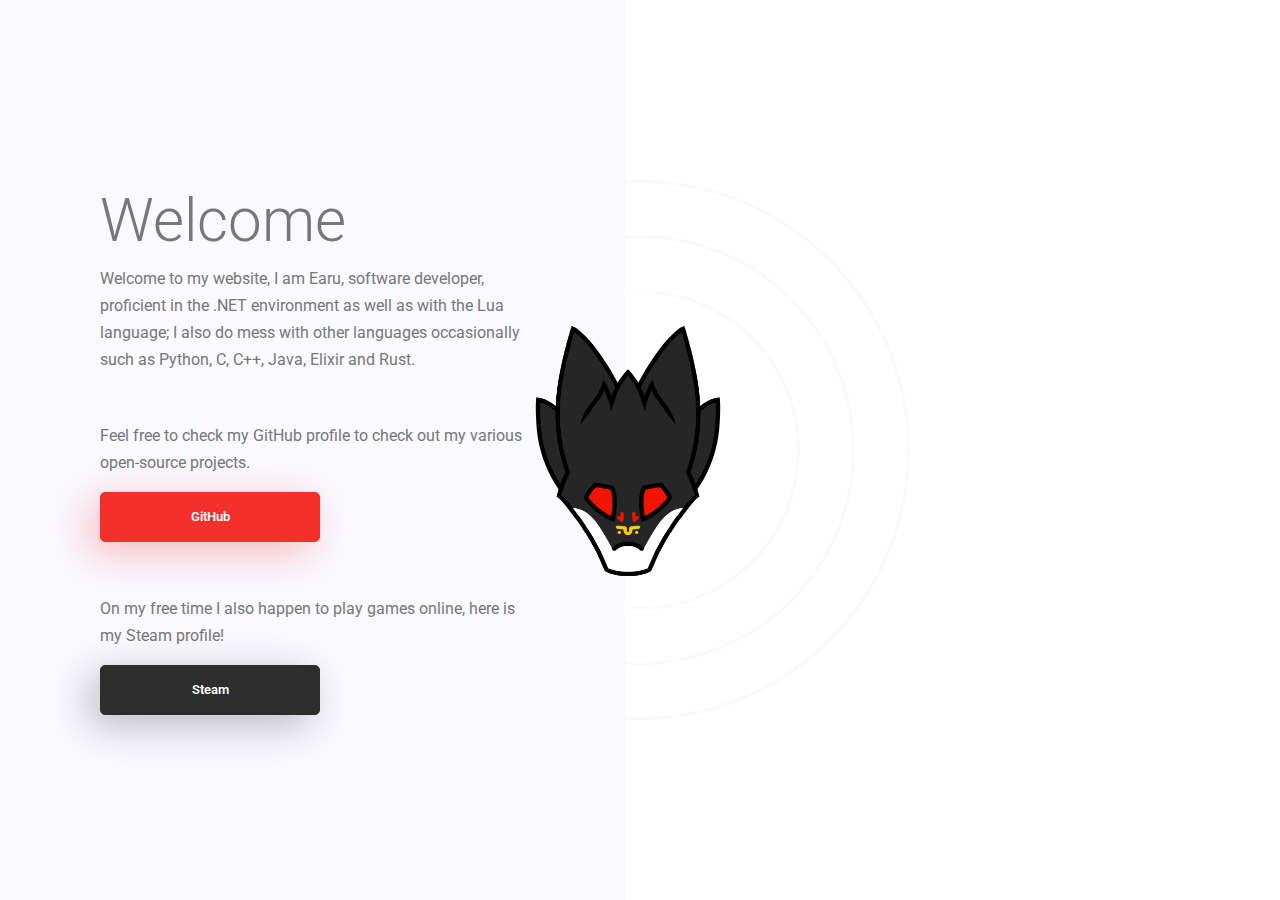
==== web/index.html @ 01cde694 "Real first commit" ====
<!doctype html>
<html lang="en"/>

<head>
	<!-- Required meta tags -->
	<meta charset="utf-8">
	<meta name="viewport" content="width=device-width, initial-scale=1, shrink-to-fit=no">
	<meta property="og:url" content="http://earu.io/" />
	<meta property="og:title" content="Earu" />
	<meta property="og:description" content="Software developer, into new interesting technologies and challenges." />
	<meta name="theme-color" content="#222222" />
	<link rel="icon" href="img/logo.png" type="image/png" />
	<title>Earu</title>
	<!-- Bootstrap CSS -->
	<link rel="stylesheet" href="css/bootstrap.css" />
	<!-- main css -->
	<link rel="stylesheet" href="css/style.css" />
</head>

<body>
	<div class="home_banner relative">
		<div>
			<div class="row justify-content-center align-items-center full_height">
				<div class="col-lg-6">
					<div class="banner_left d-flex justify-content-center flex-column">
						<h1>Welcome</h1>
						<p style="z-index: 2;">Welcome to my website, I am Earu, software developer, proficient in the .NET
							environment as well as with the Lua language; I also do mess with other languages occasionally such
							as Python, C, C++, Java, Elixir and Rust.
						</p>
						<hr />
						<p style="z-index: 2;">
							Feel free to check my GitHub profile to check out my various open-source projects.
						</p>
						<a class="main_btn" href="http://github.com/Earu">GitHub</a>
						<hr />
						<p style="z-index: 2;">
							On my free time I also happen to play games online, here is my Steam profile!
						</p>
						<a class="steam_btn" href="https://steamcommunity.com/profiles/76561198120278778/">Steam</a>
					</div>
				</div>
				<div class="col-lg-6">
					<div class="banner_right d-flex justify-content-center align-items-center">
						<div class="round-planet planet">
							<div class="round-planet planet2">
								<div class="round-planet planet3"></div>
							</div>
						</div>
					</div>
				</div>
			</div>
		</div>
		<img class="face-img img-fluid" src="img/logo.png" alt="">
	</div>
</body>

</html>
---- web/css/style.css ----
@import url("https://fonts.googleapis.com/css?family=Roboto:300,400,500,700,900");

a {
  text-decoration: none;
  transition: all 0.3s ease-in-out;
}

a:hover,
a:focus {
  text-decoration: none;
  outline: none;
}

body {
  line-height: 27px;
  font-size: 16px;
  font-family: "Roboto", sans-serif;
  font-weight: normal;
  color: #777777;
  overflow: hidden;
}

.home_banner {
  position: relative;
}

.home_banner .banner_left {
  background: #f9f9ff;
  height: 100vh;
  padding: 0 16%;
}

.home_banner .banner_left h1 {
  font-size: 60px;
  text-transform: capitalize;
  font-weight: 300;
}

.home_banner .banner_left p {
  max-width: 510px;
  font-weight: 400;
}

.home_banner .banner_left .main_btn {
  margin-top: 40px;
  max-width: 220px;
}

.home_banner .banner_left .steam_btn {
  margin-top: 40px;
  max-width: 220px;
}

.home_banner .banner_right .round-planet.planet {
  top: 0;
}

.home_banner .banner_right .round-planet {
  width: 540px;
  height: 540px;
  border-radius: 50%;
  position: absolute;
  top: 50%;
  left: 0;
  -webkit-transform: translate(-50%, -50%);
  -ms-transform: translate(-50%, -50%);
  transform: translate(-50%, -50%);
  z-index: 0;
  border: 3px solid #f9f9ff;
}

@media (max-width: 991px) {
  .home_banner .banner_right .round-planet {
    display: none;
  }
}

.home_banner .banner_right .round-planet.planet2 {
  width: 430px;
  height: 430px;
  left: 50%;
}

.home_banner .banner_right .round-planet.planet3 {
  width: 320px;
  height: 320px;
  left: 50%;
}

.home_banner .face-img {
  position: absolute;
  width: 17%;
  left: 49%;
  top: 50%;
  -moz-transform: translate(-50%, -50%);
  -o-transform: translate(-50%, -50%);
  -ms-transform: translate(-50%, -50%);
  -webkit-transform: translate(-50%, -50%);
  transform: translate(-50%, -50%);
}

@media (max-width: 991px) {
  .home_banner .face-img {
    display: none;
  }
}

h1 {
  font-size: 36px;
}

.main_btn {
  margin: 0px -20px 20px 0px !important;
  padding: 0px 30px;
  background: #f42f2c;
  z-index: 2;
  display: inline-block;
  transition: all 400ms linear;
  text-align: center;
  color: #fff;
  font-size: 13px;
  font-weight: 600;
  line-height: 48px;
  border: 1px solid #f42f2c;
  border-radius: 5px;
  text-transform: capitalize;
  box-shadow: -10px 10px 40px rgba(244, 47, 44, 0.32);
}

.main_btn:hover {
  background: transparent;
  color: #f42f2c;
  box-shadow: none;
}

.steam_btn {
  margin: 0px -20px 0px 0px !important;
  padding: 0px 30px;
  background: #2d2d2d;
  z-index: 2;
  display: inline-block;
  transition: all 400ms linear;
  text-align: center;
  color: #fff;
  font-size: 13px;
  font-weight: 600;
  line-height: 48px;
  border: 1px solid #2d2d2d;
  border-radius: 5px;
  transition: all 300ms linear 0s;
  text-transform: capitalize;
  box-shadow: -10px 10px 40px rgba(45, 47, 44, 0.32);
}

.steam_btn:hover {
  background: transparent;
  color: #2d2d2d;
  box-shadow: none;
}

.border_line {
  width: 100%;
  height: 1px;
  background: #333333;
  margin-top: 30px;
}

.login-form{
  margin-top: 5%;
  z-index: 2;
}

.login-form > input {
  width: 90%;
  border-radius: 5px;
  display: block;
  font-weight: 600;
  border: #cccccc solid 1px;
  padding: 2%;
  margin-bottom: 2%;
  background: #fdfdff;
}

.login-form > .main_btn{
  padding: 0px 30px;
  background: #f42f2c;
  z-index: 2;
  display: inline-block;
  transition: all 400ms linear;
  text-align: center;
  color: #fff;
  font-size: 13px;
  font-weight: 600;
  line-height: 48px;
  border: 1px solid #f42f2c;
  border-radius: 5px;
  text-transform: capitalize;
  box-shadow: -10px 10px 40px rgba(244, 47, 44, 0.32);
}

.login-form > .main_btn:hover{
  background: transparent;
  color: #f42f2c;
  box-shadow: none;
}
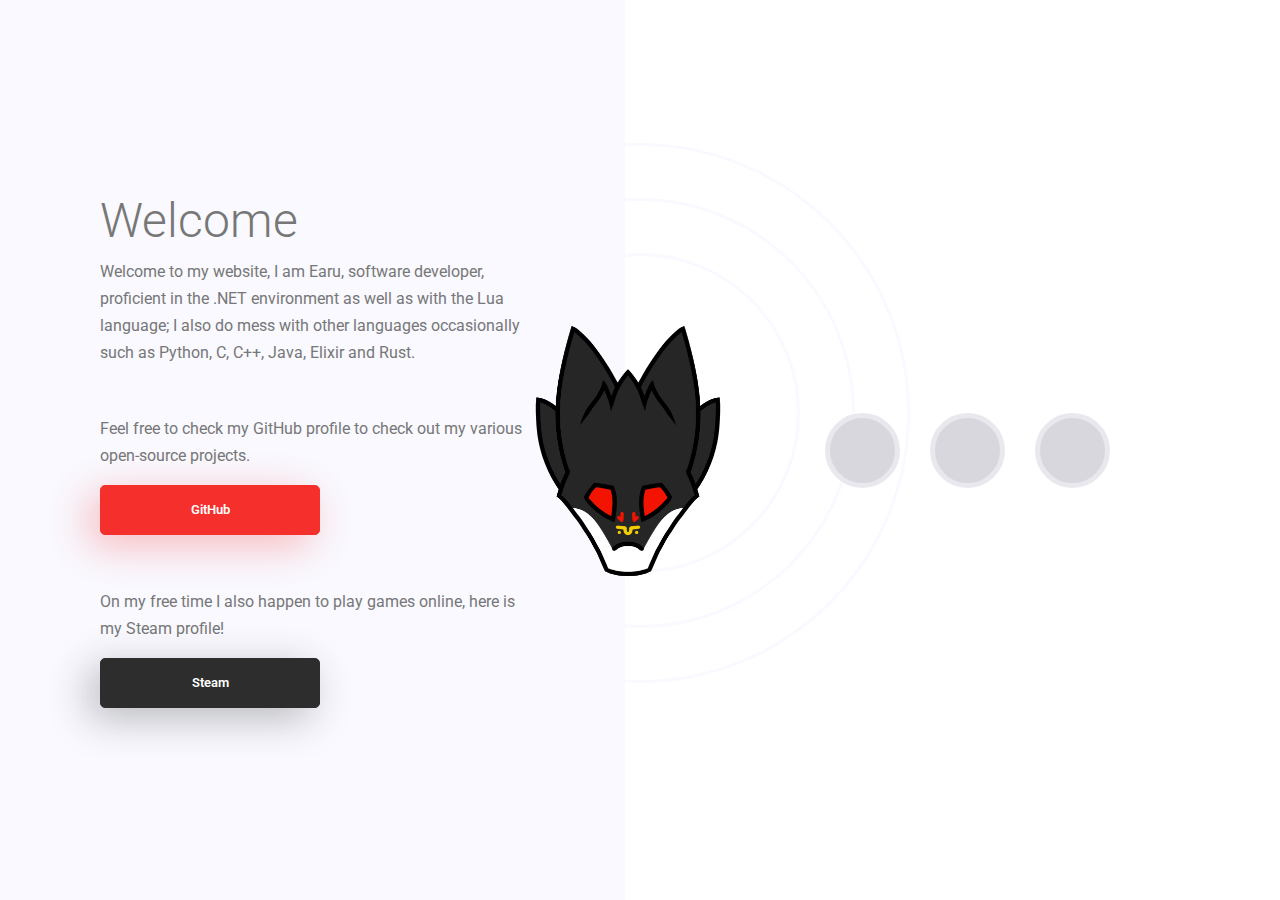
==== commit 22a6ef9b: "Add button to link services and projects" ====
--- a/web/index.html
+++ b/web/index.html
@@ -24,24 +24,35 @@
 				<div class="col-lg-6">
 					<div class="banner_left d-flex justify-content-center flex-column">
 						<h1>Welcome</h1>
-						<p style="z-index: 2;">Welcome to my website, I am Earu, software developer, proficient in the .NET
+						<p class="ontop">Welcome to my website, I am Earu, software developer, proficient in the .NET
 							environment as well as with the Lua language; I also do mess with other languages occasionally such
 							as Python, C, C++, Java, Elixir and Rust.
 						</p>
 						<hr />
-						<p style="z-index: 2;">
+						<p class="ontop">
 							Feel free to check my GitHub profile to check out my various open-source projects.
 						</p>
-						<a class="main_btn" href="http://github.com/Earu">GitHub</a>
+						<a class="main_btn ontop" href="http://github.com/Earu">GitHub</a>
 						<hr />
-						<p style="z-index: 2;">
+						<p class="ontop">
 							On my free time I also happen to play games online, here is my Steam profile!
 						</p>
-						<a class="steam_btn" href="https://steamcommunity.com/profiles/76561198120278778/">Steam</a>
+						<a class="steam_btn ontop" href="https://steamcommunity.com/profiles/76561198120278778/">Steam</a>
 					</div>
 				</div>
 				<div class="col-lg-6">
 					<div class="banner_right d-flex justify-content-center align-items-center">
+						<div class="row">
+							<div class="col-lg-4 ontop">
+								<a class="service_btn cloud" href="/cloud"></a>
+							</div>
+							<div class="col-lg-4 ontop">
+								<a class="service_btn engz-admin" href="https://adm.energize.earu.io"></a>
+							</div>
+							<div class="col-lg-4 ontop">
+								<a class="service_btn energize" href="https://discordapp.com/oauth2/authorize?client_id=360116713829695489&scope=bot&permissions=8"></a>
+							</div>
+						</di>
 						<div class="round-planet planet">
 							<div class="round-planet planet2">
 								<div class="round-planet planet3"></div>
--- a/web/css/style.css
+++ b/web/css/style.css
@@ -31,7 +31,7 @@
 }
 
 .home_banner .banner_left h1 {
-  font-size: 60px;
+  font-size: 300%;
   text-transform: capitalize;
   font-weight: 300;
 }
@@ -109,11 +109,14 @@
   font-size: 36px;
 }
 
+.ontop{
+  z-index: 2 !important;
+}
+
 .main_btn {
   margin: 0px -20px 20px 0px !important;
   padding: 0px 30px;
   background: #f42f2c;
-  z-index: 2;
   display: inline-block;
   transition: all 400ms linear;
   text-align: center;
@@ -166,7 +169,6 @@
 }
 
 .login-form{
-  margin-top: 5%;
   z-index: 2;
 }
 
@@ -202,4 +204,37 @@
   background: transparent;
   color: #f42f2c;
   box-shadow: none;
+}
+
+.service_btn{
+  width: 75px;
+  height: 75px;
+  padding: 10px;
+  border-radius: 9999px;
+  text-align: center;
+  padding-top: 5%;
+  font-size: 15px;
+  background-color: #d7d7dd;
+  border: #e8e8ee solid 5px;
+  background-size: 80%;
+  background-position-x: 50%;
+  background-position-y: 50%;
+  background-repeat: no-repeat;
+  display: block;
+}
+
+.service_btn:hover{
+  background-color: rgba(0, 0, 0, 0);
+}
+
+.cloud{
+  background-image: url("/img/network_logo.png");
+}
+
+.engz-admin{
+  background-image: url("/img/terminal_logo.png");
+}
+
+.energize{
+  background-image: url("/img/discord_logo.png");
 }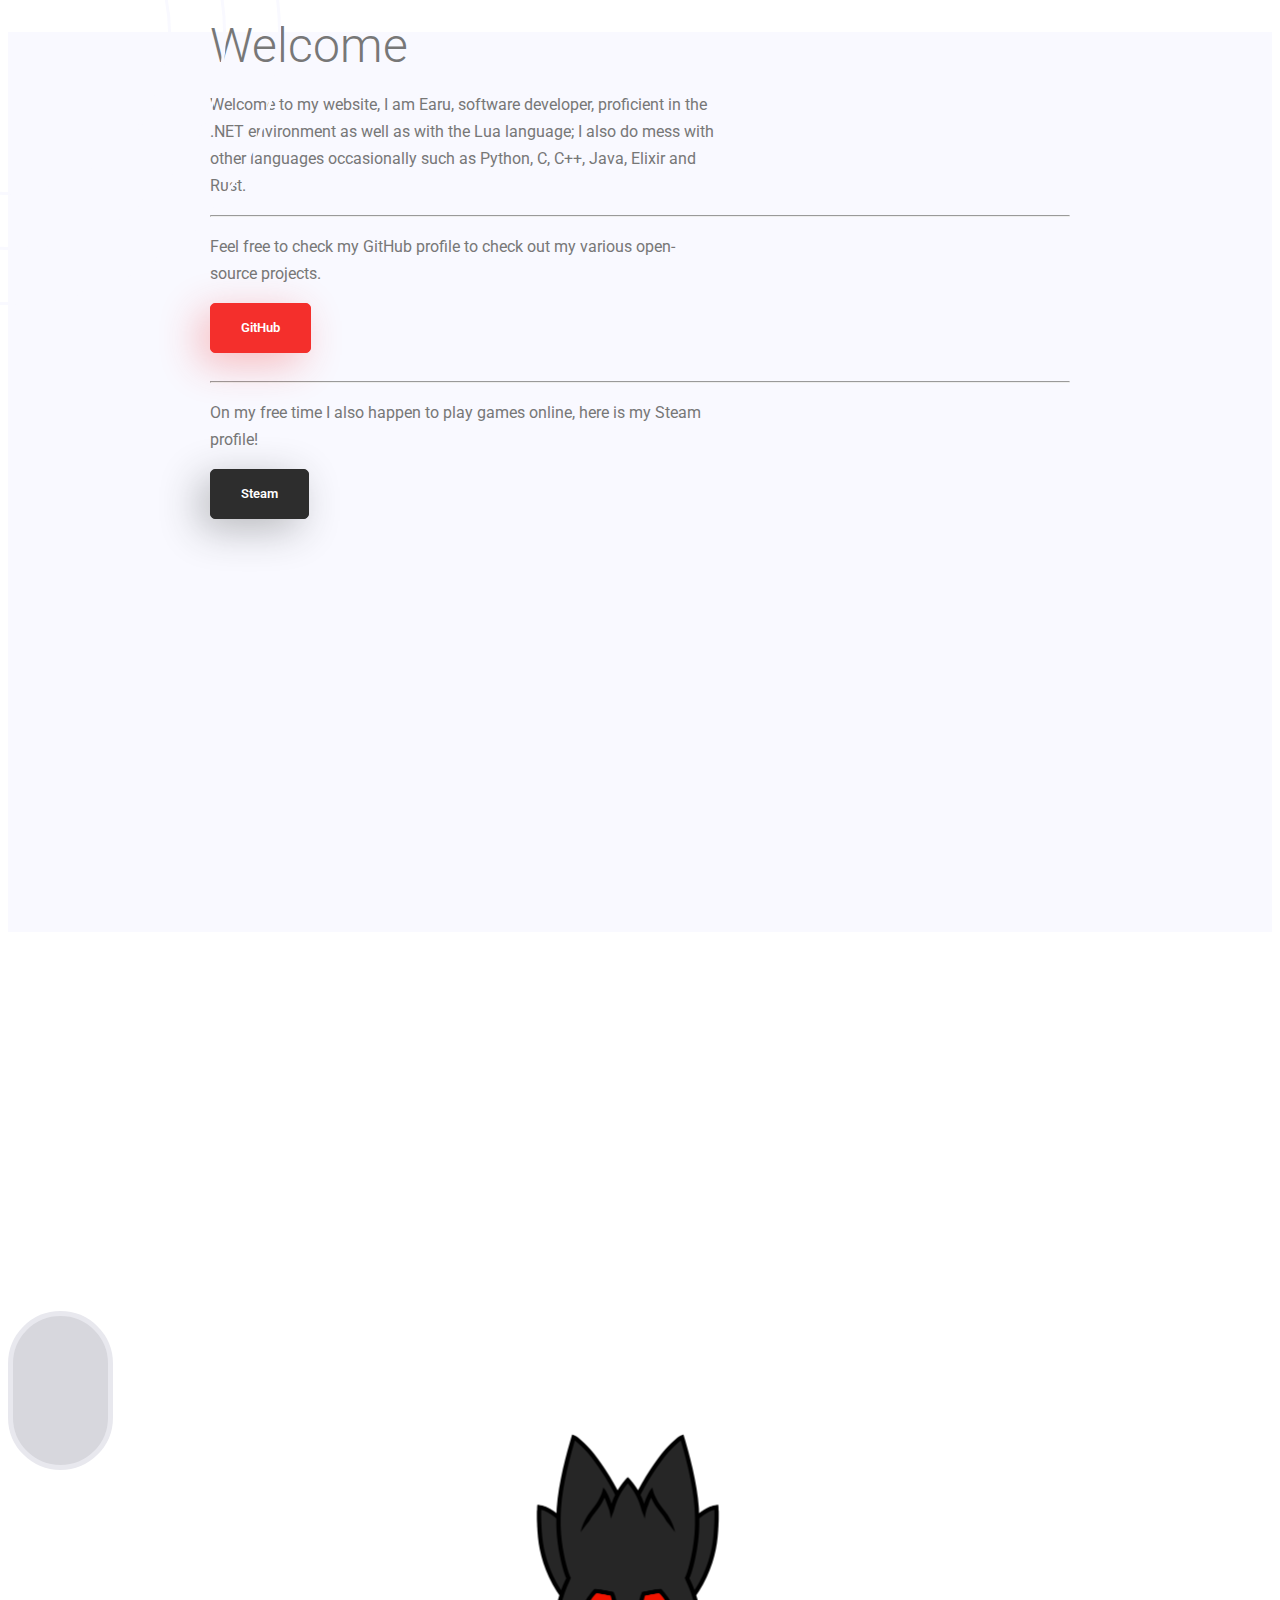
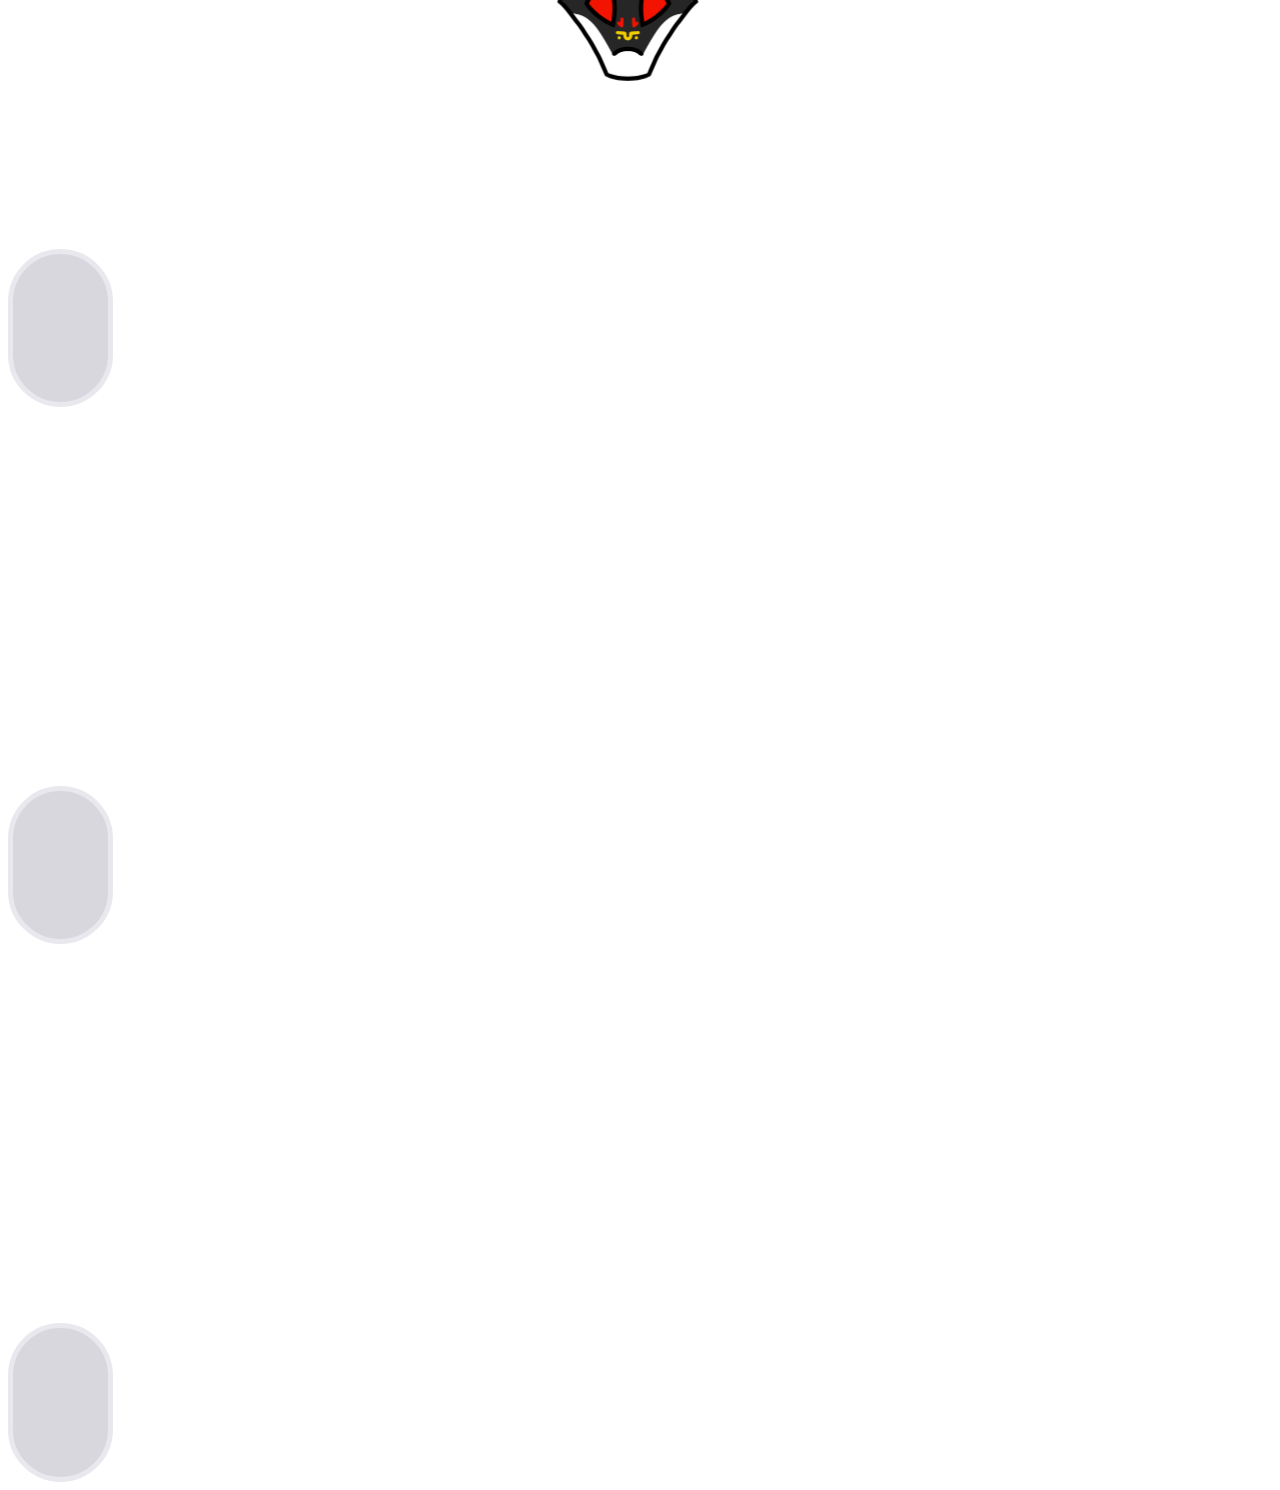
==== commit 81743a2e: "add blog page" ====
--- a/web/index.html
+++ b/web/index.html
@@ -12,7 +12,7 @@
 	<link rel="icon" href="img/logo.png" type="image/png" />
 	<title>Earu</title>
 	<!-- Bootstrap CSS -->
-	<link rel="stylesheet" href="css/bootstrap.css" />
+	<link rel="stylesheet" href="lib/bootstrap/css/bootstrap.min.css" />
 	<!-- main css -->
 	<link rel="stylesheet" href="css/style.css" />
 </head>
@@ -52,6 +52,9 @@
 							<div class="col-lg-4 ontop">
 								<a class="service_btn energize" href="https://discordapp.com/oauth2/authorize?client_id=360116713829695489&scope=bot&permissions=8"></a>
 							</div>
+							<div class="col-lg-4 ontop">
+								<a class="service_btn blog" href="/blog"></a>
+							</div>
 						</di>
 						<div class="round-planet planet">
 							<div class="round-planet planet2">
@@ -62,8 +65,11 @@
 				</div>
 			</div>
 		</div>
-		<img class="face-img img-fluid" src="img/logo.png" alt="">
+		<img class="face-img img-fluid" src="img/logo.png" alt="logo" onclick="AnimateLogo()">
 	</div>
+	<script src="https://ajax.googleapis.com/ajax/libs/jquery/3.3.1/jquery.min.js"></script>
+	<script src="lib/bootstrap/js/bootstrap.min.js"></script>
+	<script src="js/ugotearud.js"></script>
 </body>
 
 </html>--- a/web/css/style.css
+++ b/web/css/style.css
@@ -34,6 +34,13 @@
   font-size: 300%;
   text-transform: capitalize;
   font-weight: 300;
+}
+
+.home_banner .banner_right h1 {
+  font-size: 300%;
+  text-transform: capitalize;
+  font-weight: 300;
+  text-align: center;
 }
 
 .home_banner .banner_left p {
@@ -221,6 +228,7 @@
   background-position-y: 50%;
   background-repeat: no-repeat;
   display: block;
+  margin-top: 30%;
 }
 
 .service_btn:hover{
@@ -228,7 +236,8 @@
 }
 
 .cloud{
-  background-image: url("/img/network_logo.png");
+  background-size: 140%;
+  background-image: url("/img/cloud_logo.png");
 }
 
 .engz-admin{
@@ -237,4 +246,10 @@
 
 .energize{
   background-image: url("/img/discord_logo.png");
+}
+
+.blog{
+  background-size: 110%;
+  background-position-y: 60%;
+  background-image: url("/img/blog_logo.png");
 }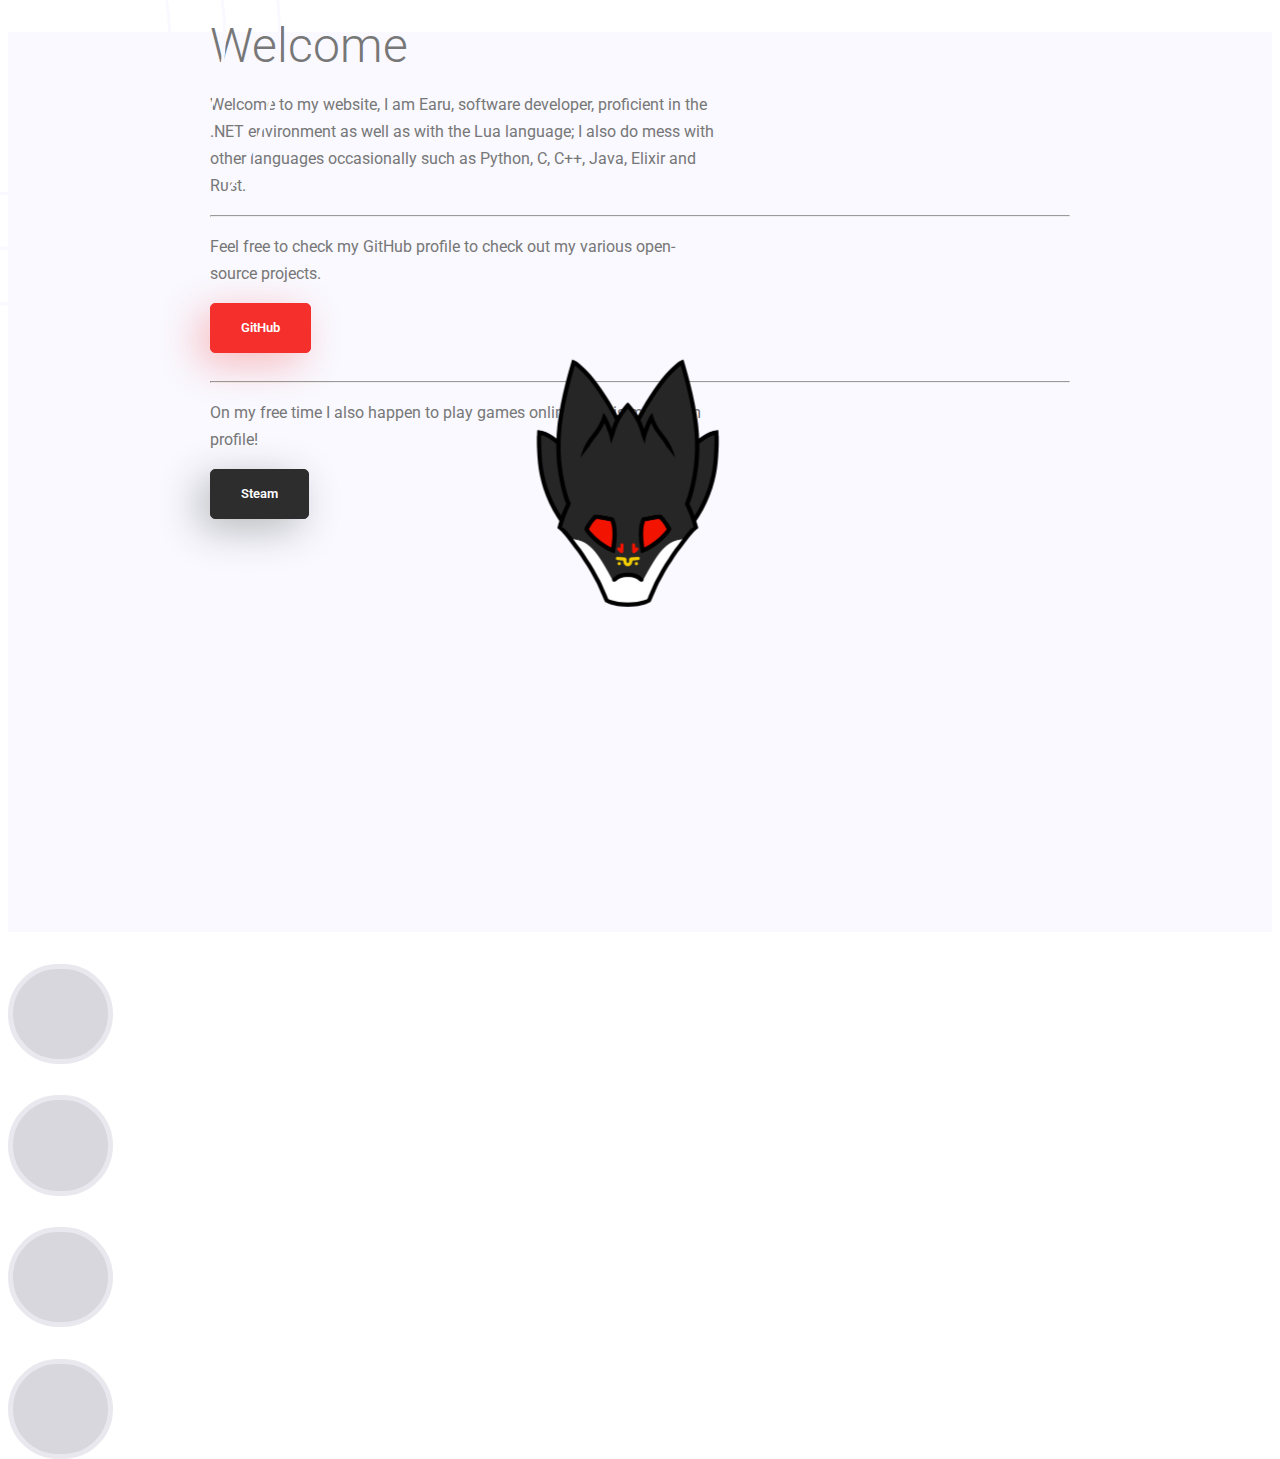
==== commit 2bc62b82: "Handle user folders + refactor of post actions and cloud.js" ====
--- a/web/index.html
+++ b/web/index.html
@@ -42,7 +42,7 @@
 				</div>
 				<div class="col-lg-6">
 					<div class="banner_right d-flex justify-content-center align-items-center">
-						<div class="row">
+						<div class="row services">
 							<div class="col-lg-4 ontop">
 								<a class="service_btn cloud" href="/cloud"></a>
 							</div>
@@ -55,7 +55,7 @@
 							<div class="col-lg-4 ontop">
 								<a class="service_btn blog" href="/blog"></a>
 							</div>
-						</di>
+						</div>
 						<div class="round-planet planet">
 							<div class="round-planet planet2">
 								<div class="round-planet planet3"></div>
--- a/web/css/style.css
+++ b/web/css/style.css
@@ -80,6 +80,12 @@
   .home_banner .banner_right .round-planet {
     display: none;
   }
+  .home_banner .face-img {
+    display: none;
+  }
+  .services {
+    display: none;
+  }
 }
 
 .home_banner .banner_right .round-planet.planet2 {
@@ -106,12 +112,6 @@
   transform: translate(-50%, -50%);
 }
 
-@media (max-width: 991px) {
-  .home_banner .face-img {
-    display: none;
-  }
-}
-
 h1 {
   font-size: 36px;
 }
@@ -144,7 +144,7 @@
 }
 
 .steam_btn {
-  margin: 0px -20px 0px 0px !important;
+  margin: 0px -20px 20px 0px !important;
   padding: 0px 30px;
   background: #2d2d2d;
   z-index: 2;
@@ -211,6 +211,10 @@
   background: transparent;
   color: #f42f2c;
   box-shadow: none;
+}
+
+.services{
+  position: absolute;
 }
 
 .service_btn{
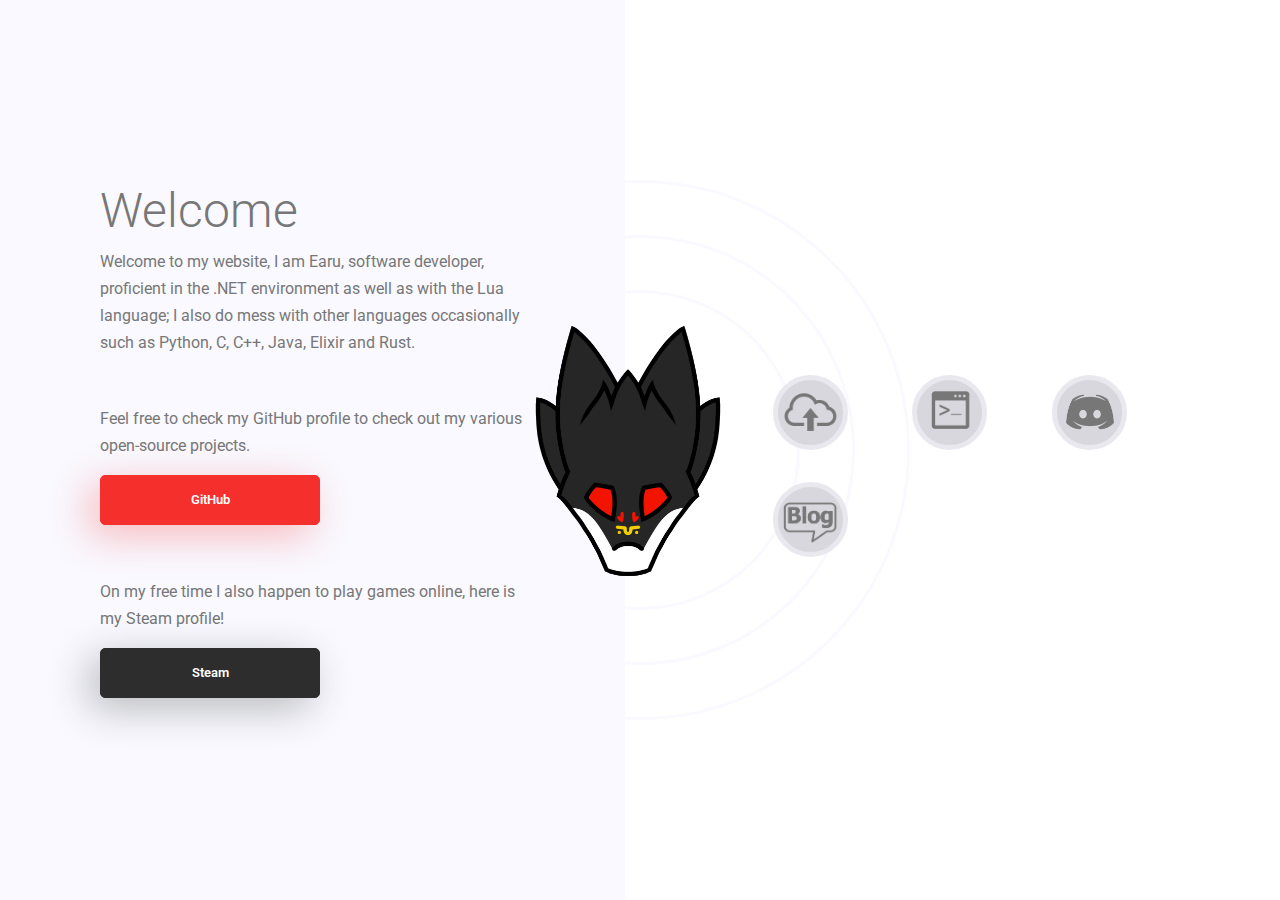
==== commit 53a5060b: "Reverse engineer and semi-update files to latest." ====
--- a/web/index.html
+++ b/web/index.html
@@ -1,7 +1,6 @@
 <!doctype html>
-<html lang="en"/>
 
-<head>
+<head lang="en">
 	<!-- Required meta tags -->
 	<meta charset="utf-8">
 	<meta name="viewport" content="width=device-width, initial-scale=1, shrink-to-fit=no">
@@ -9,12 +8,12 @@
 	<meta property="og:title" content="Earu" />
 	<meta property="og:description" content="Software developer, into new interesting technologies and challenges." />
 	<meta name="theme-color" content="#222222" />
-	<link rel="icon" href="img/logo.png" type="image/png" />
+	<link rel="icon" href="resources/img/logo.png" type="image/png" />
 	<title>Earu</title>
 	<!-- Bootstrap CSS -->
-	<link rel="stylesheet" href="lib/bootstrap/css/bootstrap.min.css" />
+	<link rel="stylesheet" href="resources/lib/bootstrap/css/bootstrap.min.css" />
 	<!-- main css -->
-	<link rel="stylesheet" href="css/style.css" />
+	<link rel="stylesheet" href="resources/css/style.css" />
 </head>
 
 <body>
@@ -44,7 +43,7 @@
 					<div class="banner_right d-flex justify-content-center align-items-center">
 						<div class="row services">
 							<div class="col-lg-4 ontop">
-								<a class="service_btn cloud" href="/cloud"></a>
+								<a class="service_btn cloud" href="./cloud"></a>
 							</div>
 							<div class="col-lg-4 ontop">
 								<a class="service_btn engz-admin" href="https://adm.energize.earu.io"></a>
@@ -53,7 +52,7 @@
 								<a class="service_btn energize" href="https://discordapp.com/oauth2/authorize?client_id=360116713829695489&scope=bot&permissions=8"></a>
 							</div>
 							<div class="col-lg-4 ontop">
-								<a class="service_btn blog" href="/blog"></a>
+								<a class="service_btn blog" href="./blog"></a>
 							</div>
 						</div>
 						<div class="round-planet planet">
@@ -65,11 +64,11 @@
 				</div>
 			</div>
 		</div>
-		<img class="face-img img-fluid" src="img/logo.png" alt="logo" onclick="AnimateLogo()">
+		<img class="face-img img-fluid" src="resources/img/logo.png" alt="logo" onclick="AnimateLogo()">
 	</div>
 	<script src="https://ajax.googleapis.com/ajax/libs/jquery/3.3.1/jquery.min.js"></script>
-	<script src="lib/bootstrap/js/bootstrap.min.js"></script>
-	<script src="js/ugotearud.js"></script>
+	<script src="resources/lib/bootstrap/js/bootstrap.min.js"></script>
+	<script src="resources/js/ugotearud.js"></script>
 </body>
 
 </html>--- a/web/resources/css/style.css
+++ b/web/resources/css/style.css
@@ -0,0 +1,278 @@
+@import url("https://fonts.googleapis.com/css?family=Roboto:300,400,500,700,900");
+
+a {
+  text-decoration: none;
+  transition: all 0.3s ease-in-out;
+}
+
+a:hover,
+a:focus {
+  text-decoration: none;
+  outline: none;
+}
+
+body {
+  line-height: 27px;
+  font-size: 16px;
+  font-family: "Roboto", sans-serif;
+  font-weight: normal;
+  color: #777777;
+  overflow: hidden;
+}
+
+.home_banner {
+  position: relative;
+}
+
+.home_banner .banner_left {
+  background: #f9f9ff;
+  height: 100vh;
+  padding: 0 16%;
+}
+
+.home_banner .banner_left h1 {
+  font-size: 300%;
+  text-transform: capitalize;
+  font-weight: 300;
+}
+
+.home_banner .banner_right h1 {
+  font-size: 300%;
+  text-transform: capitalize;
+  font-weight: 300;
+  text-align: center;
+}
+
+.home_banner .banner_left p {
+  max-width: 510px;
+  font-weight: 400;
+}
+
+.home_banner .banner_left .main_btn {
+  margin-top: 40px;
+  max-width: 220px;
+}
+
+.home_banner .banner_left .steam_btn {
+  margin-top: 40px;
+  max-width: 220px;
+}
+
+.home_banner .banner_right .round-planet.planet {
+  top: 0;
+}
+
+.home_banner .banner_right .round-planet {
+  width: 540px;
+  height: 540px;
+  border-radius: 50%;
+  position: absolute;
+  top: 50%;
+  left: 0;
+  -webkit-transform: translate(-50%, -50%);
+  -ms-transform: translate(-50%, -50%);
+  transform: translate(-50%, -50%);
+  z-index: 0;
+  border: 3px solid #f9f9ff;
+}
+
+@media (max-width: 991px) {
+  .home_banner .banner_right .round-planet {
+    display: none;
+  }
+
+  .home_banner .face-img {
+    display: none;
+  }
+
+  .services {
+    display: none;
+  }
+}
+
+.home_banner .banner_right .round-planet.planet2 {
+  width: 430px;
+  height: 430px;
+  left: 50%;
+}
+
+.home_banner .banner_right .round-planet.planet3 {
+  width: 320px;
+  height: 320px;
+  left: 50%;
+}
+
+.home_banner .face-img {
+  position: absolute;
+  width: 17%;
+  left: 49%;
+  top: 50%;
+  -moz-transform: translate(-50%, -50%);
+  -o-transform: translate(-50%, -50%);
+  -ms-transform: translate(-50%, -50%);
+  -webkit-transform: translate(-50%, -50%);
+  transform: translate(-50%, -50%);
+}
+
+h1 {
+  font-size: 36px;
+}
+
+.ontop {
+  z-index: 2 !important;
+}
+
+.main_btn {
+  margin: 0px -20px 20px 0px !important;
+  padding: 0px 30px;
+  background: #f42f2c;
+  display: inline-block;
+  transition: all 400ms linear;
+  text-align: center;
+  color: #fff;
+  font-size: 13px;
+  font-weight: 600;
+  line-height: 48px;
+  border: 1px solid #f42f2c;
+  border-radius: 5px;
+  text-transform: capitalize;
+  box-shadow: -10px 10px 40px rgba(244, 47, 44, 0.32);
+}
+
+.main_btn:hover {
+  background: transparent;
+  color: #f42f2c;
+  box-shadow: none;
+}
+
+.grey_btn {
+  font-size: 15px;
+  background-color: #cccccc;
+  border: #cccccc solid 1px;
+  color: #999999;
+  box-shadow: none;
+  border-radius: 0;
+  width: 100%;
+}
+
+.grey_btn:hover {
+  background: transparent;
+  border: #cccccc solid 1px;
+  color: #999999;
+  box-shadow: none;
+}
+
+.steam_btn {
+  margin: 0px -20px 20px 0px !important;
+  padding: 0px 30px;
+  background: #2d2d2d;
+  z-index: 2;
+  display: inline-block;
+  transition: all 400ms linear;
+  text-align: center;
+  color: #fff;
+  font-size: 13px;
+  font-weight: 600;
+  line-height: 48px;
+  border: 1px solid #2d2d2d;
+  border-radius: 5px;
+  transition: all 300ms linear 0s;
+  text-transform: capitalize;
+  box-shadow: -10px 10px 40px rgba(45, 47, 44, 0.32);
+}
+
+.steam_btn:hover {
+  background: transparent;
+  color: #2d2d2d;
+  box-shadow: none;
+}
+
+.border_line {
+  width: 100%;
+  height: 1px;
+  background: #333333;
+  margin-top: 30px;
+}
+
+.login-form {
+  z-index: 2;
+}
+
+.login-form>input {
+  width: 90%;
+  border-radius: 5px;
+  display: block;
+  font-weight: 600;
+  border: #cccccc solid 1px;
+  padding: 2%;
+  margin-bottom: 2%;
+  background: #fdfdff;
+}
+
+.login-form>.main_btn {
+  padding: 0px 30px;
+  background: #f42f2c;
+  z-index: 2;
+  display: inline-block;
+  transition: all 400ms linear;
+  text-align: center;
+  color: #fff;
+  font-size: 13px;
+  font-weight: 600;
+  line-height: 48px;
+  border: 1px solid #f42f2c;
+  border-radius: 5px;
+  text-transform: capitalize;
+  box-shadow: -10px 10px 40px rgba(244, 47, 44, 0.32);
+}
+
+.login-form>.main_btn:hover {
+  background: transparent;
+  color: #f42f2c;
+  box-shadow: none;
+}
+
+.services {
+  position: absolute;
+}
+
+.service_btn {
+  width: 75px;
+  height: 75px;
+  padding: 10px;
+  border-radius: 9999px;
+  text-align: center;
+  padding-top: 5%;
+  font-size: 15px;
+  background-color: #d7d7dd;
+  border: #e8e8ee solid 5px;
+  background-size: 80%;
+  background-position-x: 50%;
+  background-position-y: 50%;
+  background-repeat: no-repeat;
+  display: block;
+  margin-top: 30%;
+}
+
+.service_btn:hover {
+  background-color: rgba(0, 0, 0, 0);
+}
+
+.cloud {
+  background-size: 140%;
+  background-image: url("../img/cloud_logo.png");
+}
+
+.engz-admin {
+  background-image: url("../img/terminal_logo.png");
+}
+
+.energize {
+  background-image: url("../img/discord_logo.png");
+}
+
+.blog {
+  background-size: 110%;
+  background-position-y: 60%;
+  background-image: url("../img/blog_logo.png");
+}